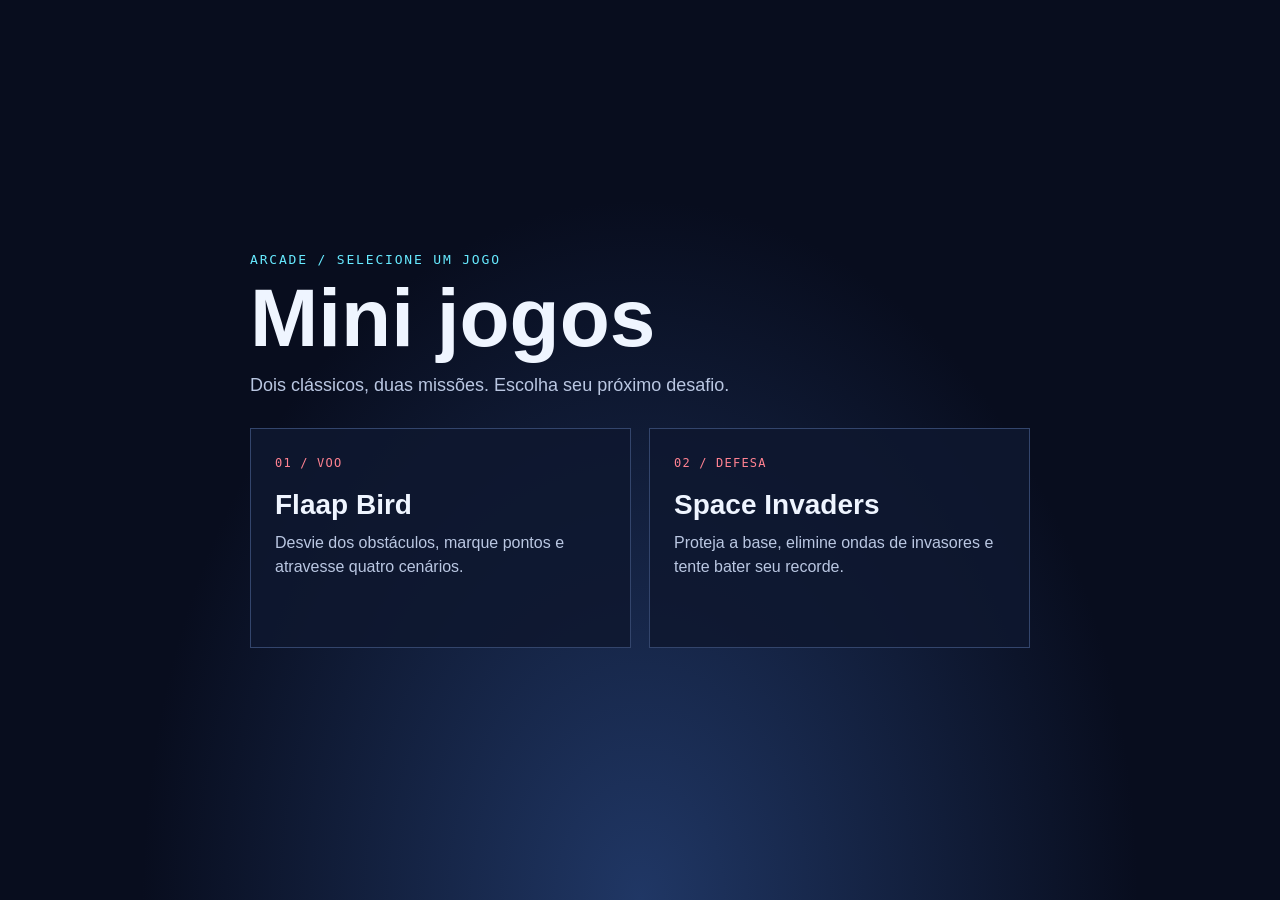
==== index.html @ a5b6b99b "Add Flap Bird and Space Invaders games with UI and game logic - Implemented Flap Bird game with UI i" ====
<!doctype html>
<html lang="pt-BR">
<head>
  <meta charset="utf-8">
  <meta name="viewport" content="width=device-width, initial-scale=1">
  <meta name="theme-color" content="#080d1e">
  <title>Arcade — Mini jogos</title>
  <style>
    :root {
      color-scheme: dark;
      font-family: 'Trebuchet MS', sans-serif;
      color: #eff5ff;
      background: #080d1e;
      font-synthesis: none;
      text-rendering: optimizeLegibility;
    }

    * { box-sizing: border-box; }

    body {
      min-width: 320px;
      min-height: 100vh;
      margin: 0;
      display: grid;
      place-items: center;
      padding: 24px;
      background: radial-gradient(ellipse at 50% 100%, #203765 0, transparent 55%), #080d1e;
    }

    main { width: min(100%, 780px); }

    .eyebrow {
      margin: 0 0 12px;
      color: #67eaff;
      font-family: Consolas, monospace;
      font-size: 13px;
      letter-spacing: 0.14em;
    }

    h1 {
      margin: 0;
      font-size: clamp(44px, 9vw, 82px);
      line-height: 0.95;
    }

    .intro {
      margin: 18px 0 32px;
      color: #bac7e2;
      font-size: 18px;
    }

    .games {
      display: grid;
      grid-template-columns: repeat(auto-fit, minmax(min(100%, 270px), 1fr));
      gap: 18px;
    }

    .game-card {
      display: block;
      min-height: 220px;
      padding: 24px;
      border: 1px solid #33456c;
      background: rgba(14, 23, 47, 0.88);
      color: inherit;
      text-decoration: none;
      transition: transform 160ms ease, border-color 160ms ease;
    }

    .game-card:hover {
      transform: translateY(-4px);
      border-color: #67eaff;
    }

    .game-card:focus-visible {
      outline: 3px solid #67eaff;
      outline-offset: 4px;
    }

    .game-card span {
      color: #ff8291;
      font-family: Consolas, monospace;
      font-size: 12px;
      letter-spacing: 0.1em;
    }

    .game-card h2 { margin: 18px 0 10px; font-size: 28px; }
    .game-card p { margin: 0; color: #bac7e2; line-height: 1.5; }

    @media (prefers-reduced-motion: reduce) {
      *, *::before, *::after { transition-duration: 0.01ms !important; }
    }
  </style>
</head>
<body>
  <main>
    <p class="eyebrow">ARCADE / SELECIONE UM JOGO</p>
    <h1>Mini jogos</h1>
    <p class="intro">Dois clássicos, duas missões. Escolha seu próximo desafio.</p>
    <nav class="games" aria-label="Jogos disponíveis">
      <a class="game-card" href="games/flap-bird/">
        <span>01 / VOO</span>
        <h2>Flaap Bird</h2>
        <p>Desvie dos obstáculos, marque pontos e atravesse quatro cenários.</p>
      </a>
      <a class="game-card" href="games/space-invaders/">
        <span>02 / DEFESA</span>
        <h2>Space Invaders</h2>
        <p>Proteja a base, elimine ondas de invasores e tente bater seu recorde.</p>
      </a>
    </nav>
  </main>
</body>
</html>
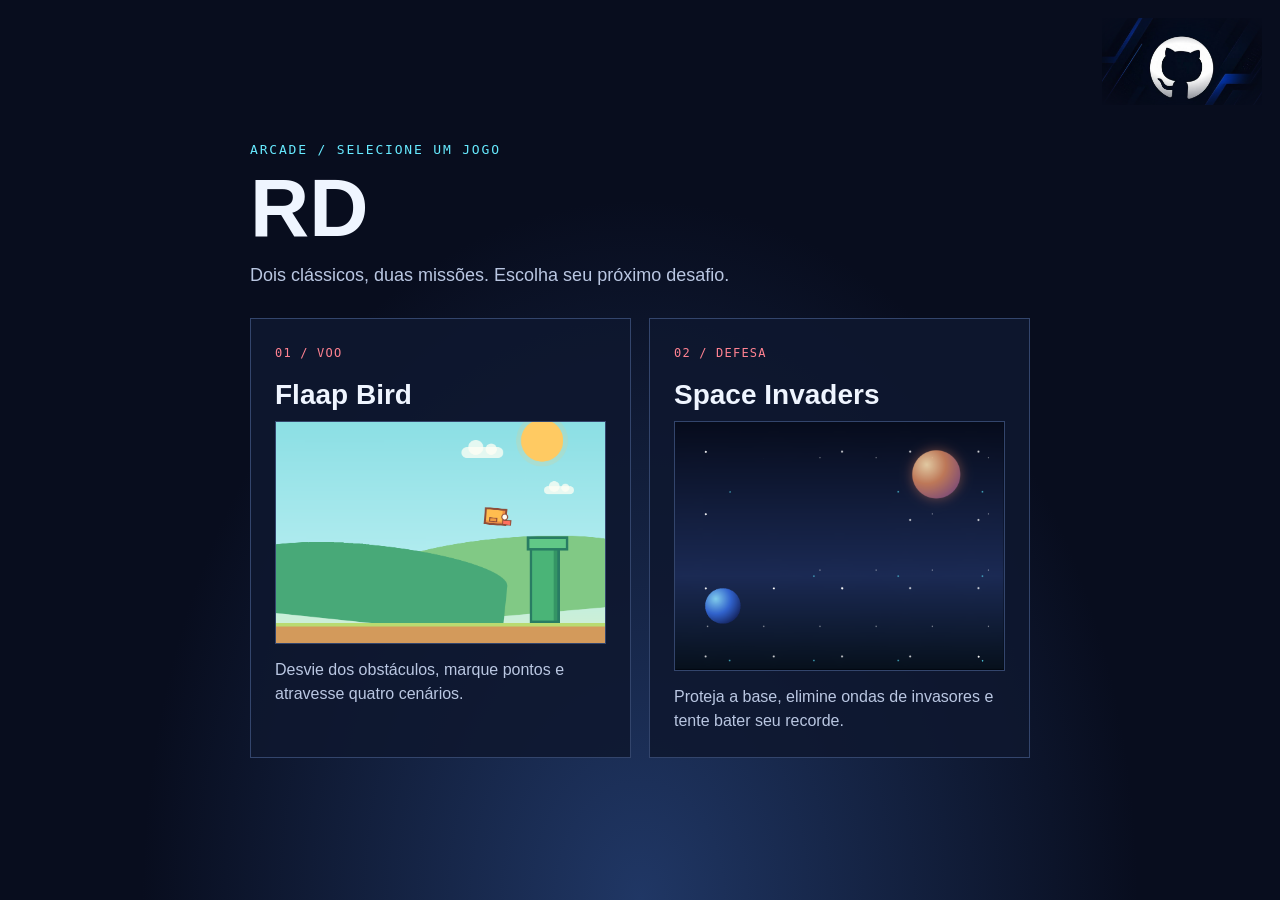
==== commit f1d433aa: "Publish arcade site with GitHub Pages Co-authored-by: Copilot <223556219+Copilot@users.noreply.githu" ====
--- a/index.html
+++ b/index.html
@@ -4,7 +4,7 @@
   <meta charset="utf-8">
   <meta name="viewport" content="width=device-width, initial-scale=1">
   <meta name="theme-color" content="#080d1e">
-  <title>Arcade — Mini jogos</title>
+  <title>Arcade — RD</title>
   <style>
     :root {
       color-scheme: dark;
@@ -84,7 +84,49 @@
     }
 
     .game-card h2 { margin: 18px 0 10px; font-size: 28px; }
+    .game-card .game-image {
+      display: block;
+      width: 100%;
+      height: auto;
+      margin: 0 0 14px;
+      border: 1px solid #33456c;
+    }
     .game-card p { margin: 0; color: #bac7e2; line-height: 1.5; }
+
+    .github-link {
+      position: fixed;
+      z-index: 10;
+      top: 18px;
+      right: 18px;
+      display: block;
+      width: min(160px, 22vw);
+      transition: transform 160ms ease;
+    }
+
+    .github-link:hover {
+      transform: translateY(-3px);
+    }
+
+    .github-link:focus-visible {
+      outline: 3px solid #67eaff;
+      outline-offset: 4px;
+    }
+
+    .github-link img {
+      display: block;
+      width: 100%;
+      height: auto;
+      -webkit-mask-image: radial-gradient(ellipse at center, #000 30%, transparent 100%);
+      mask-image: radial-gradient(ellipse at center, #000 30%, transparent 100%);
+    }
+
+    @media (max-width: 560px) {
+      .github-link {
+        top: 12px;
+        right: 12px;
+        width: 96px;
+      }
+    }
 
     @media (prefers-reduced-motion: reduce) {
       *, *::before, *::after { transition-duration: 0.01ms !important; }
@@ -92,19 +134,24 @@
   </style>
 </head>
 <body>
+  <a class="github-link" href="https://github.com/ricardo-odc" target="_blank" rel="noopener noreferrer" aria-label="Abrir perfil de Ricardo no GitHub">
+    <img src="images/github-banner.png" alt="">
+  </a>
   <main>
     <p class="eyebrow">ARCADE / SELECIONE UM JOGO</p>
-    <h1>Mini jogos</h1>
+    <h1>RD</h1>
     <p class="intro">Dois clássicos, duas missões. Escolha seu próximo desafio.</p>
     <nav class="games" aria-label="Jogos disponíveis">
-      <a class="game-card" href="games/flap-bird/">
+      <a class="game-card" href="games/flap-bird/index.html">
         <span>01 / VOO</span>
         <h2>Flaap Bird</h2>
+        <img class="game-image" src="games/flap-bird/images/opening-reference.png" alt="Céu do Flaap Bird com nuvens, sol, colinas e obstáculo">
         <p>Desvie dos obstáculos, marque pontos e atravesse quatro cenários.</p>
       </a>
-      <a class="game-card" href="games/space-invaders/">
+      <a class="game-card" href="games/space-invaders/index.html">
         <span>02 / DEFESA</span>
         <h2>Space Invaders</h2>
+        <img class="game-image" src="games/space-invaders/images/space-invaders-background.png" alt="Espaço estrelado com planetas">
         <p>Proteja a base, elimine ondas de invasores e tente bater seu recorde.</p>
       </a>
     </nav>
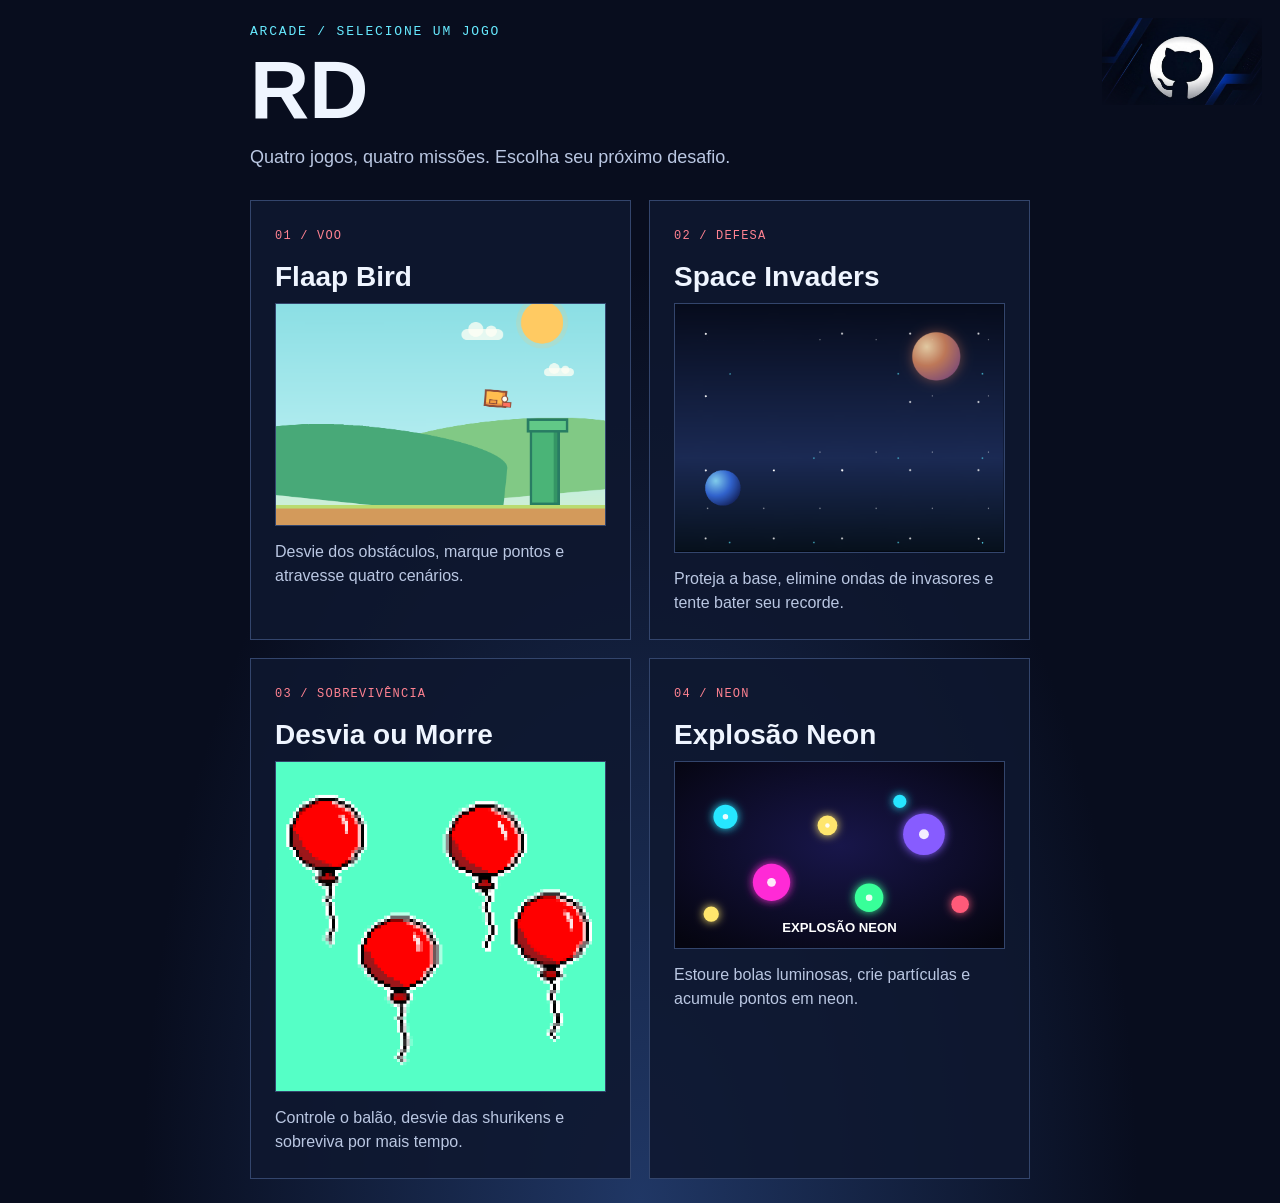
==== commit cb6af519: "Add four arcade games and ship selection Co-authored-by: Copilot <223556219+Copilot@users.noreply.gi" ====
--- a/index.html
+++ b/index.html
@@ -140,7 +140,7 @@
   <main>
     <p class="eyebrow">ARCADE / SELECIONE UM JOGO</p>
     <h1>RD</h1>
-    <p class="intro">Dois clássicos, duas missões. Escolha seu próximo desafio.</p>
+    <p class="intro">Quatro jogos, quatro missões. Escolha seu próximo desafio.</p>
     <nav class="games" aria-label="Jogos disponíveis">
       <a class="game-card" href="games/flap-bird/index.html">
         <span>01 / VOO</span>
@@ -154,6 +154,18 @@
         <img class="game-image" src="games/space-invaders/images/space-invaders-background.png" alt="Espaço estrelado com planetas">
         <p>Proteja a base, elimine ondas de invasores e tente bater seu recorde.</p>
       </a>
+      <a class="game-card" href="desvia_ou_morre2/index.html">
+        <span>03 / SOBREVIVÊNCIA</span>
+        <h2>Desvia ou Morre</h2>
+        <img class="game-image" src="desvia_ou_morre2/icon512.png" alt="Ícone do jogo Desvia ou Morre">
+        <p>Controle o balão, desvie das shurikens e sobreviva por mais tempo.</p>
+      </a>
+      <a class="game-card" href="expl_neon/index.html">
+        <span>04 / NEON</span>
+        <h2>Explosão Neon</h2>
+        <img class="game-image" src="expl_neon/preview.svg" alt="Bolinhas luminosas coloridas do jogo Explosão Neon">
+        <p>Estoure bolas luminosas, crie partículas e acumule pontos em neon.</p>
+      </a>
     </nav>
   </main>
 </body>
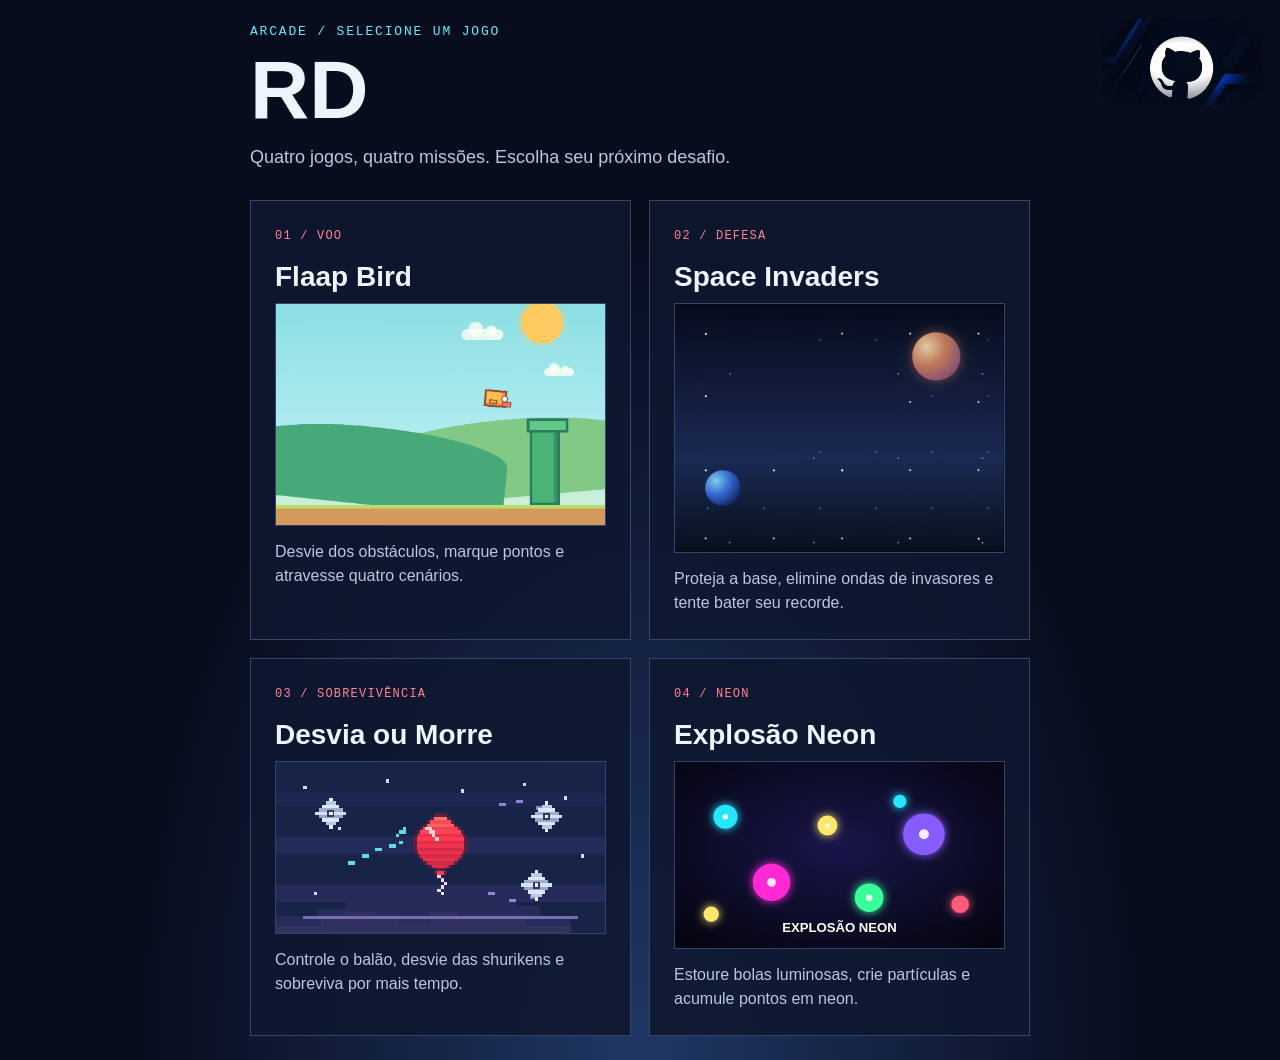
==== commit 633d25b6: "Make Desvia ou Morre pixel art Co-authored-by: Copilot <223556219+Copilot@users.noreply.github.com>" ====
--- a/index.html
+++ b/index.html
@@ -157,7 +157,7 @@
       <a class="game-card" href="desvia_ou_morre2/index.html">
         <span>03 / SOBREVIVÊNCIA</span>
         <h2>Desvia ou Morre</h2>
-        <img class="game-image" src="desvia_ou_morre2/icon512.png" alt="Ícone do jogo Desvia ou Morre">
+        <img class="game-image" src="desvia_ou_morre2/cover.svg" alt="Balão desviando de shurikens">
         <p>Controle o balão, desvie das shurikens e sobreviva por mais tempo.</p>
       </a>
       <a class="game-card" href="expl_neon/index.html">
